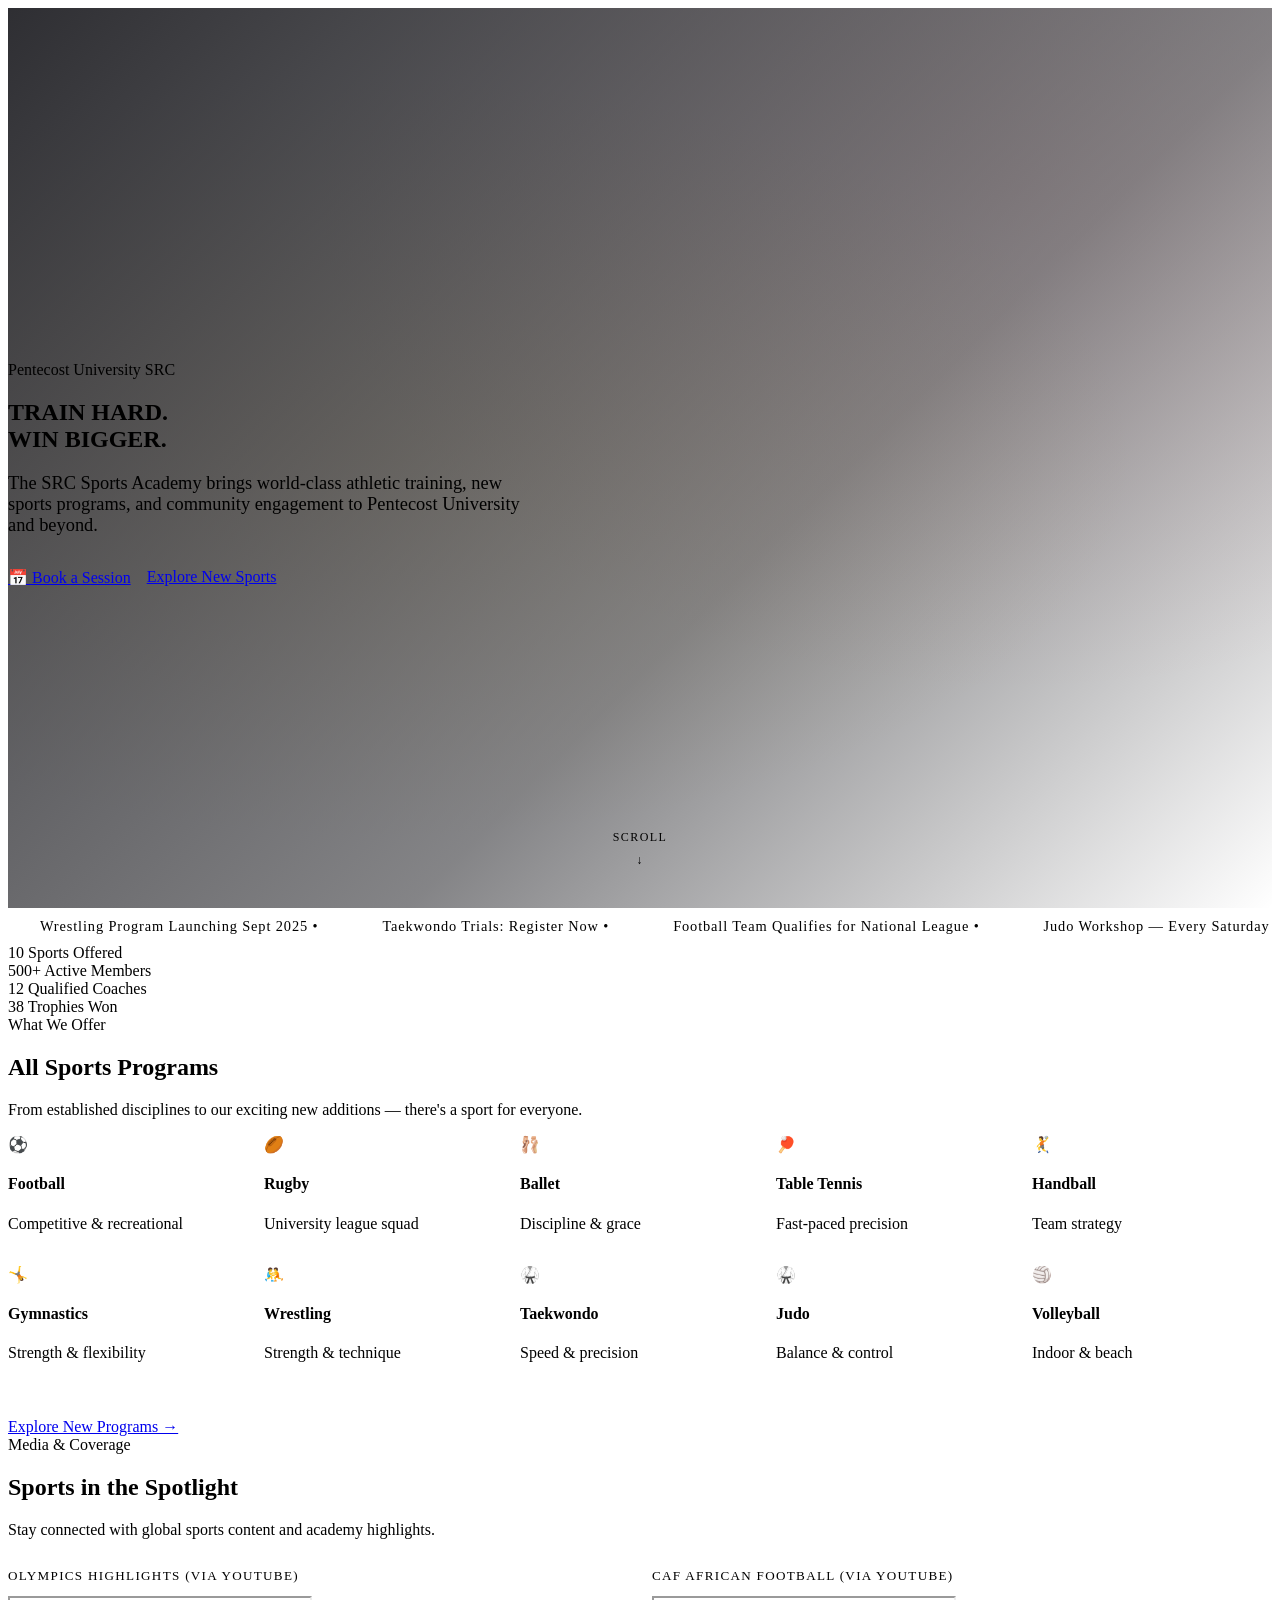
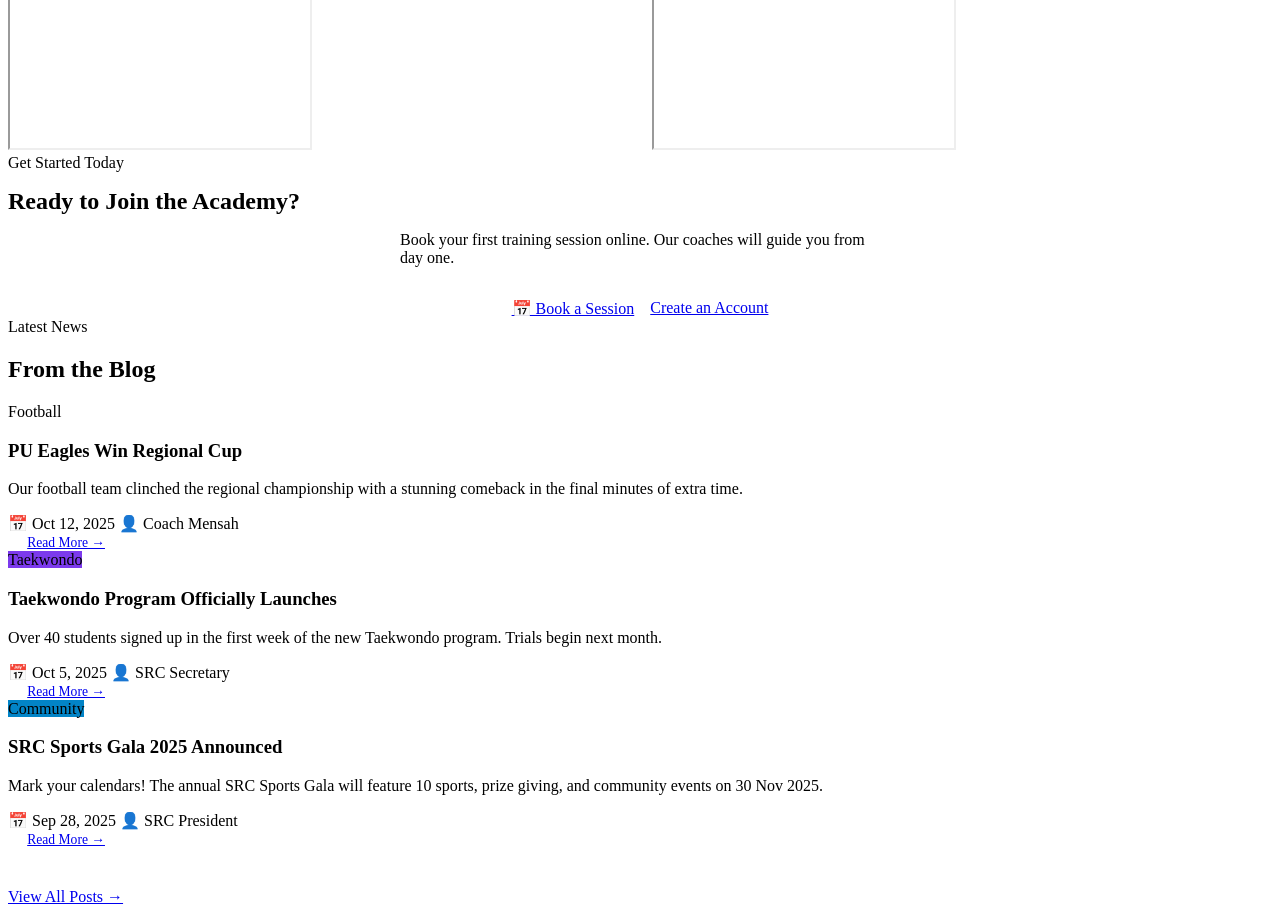
==== pages/index.html @ b956ca30 "All Pages" ====
<!DOCTYPE html>
<html lang="en">
<head>
  <meta charset="UTF-8"/>
  <meta name="viewport" content="width=device-width, initial-scale=1.0"/>
  <meta name="description" content="SRC Sports Academy — Pentecost University's premier student sports platform. Football, Rugby, Wrestling, Taekwondo, Judo, Volleyball and more."/>
  <meta name="keywords" content="sports academy, Pentecost University, SRC, football, rugby, wrestling, taekwondo, judo, volleyball"/>
  <title>SRC Sports Academy — Home</title>

  <!-- Favicon -->
  <link rel="icon" href="data:image/svg+xml,<svg xmlns='http://www.w3.org/2000/svg' viewBox='0 0 100 100'><text y='.9em' font-size='90'>🏆</text></svg>"/>

  <!-- External CSS only -->
  <link rel="stylesheet" href="css/style.css"/>

  <!-- Extra home-page styles -->
  <style>
    /* Hero */
    .hero {
      position: relative;
      min-height: 100vh;
      display: flex;
      align-items: center;
      overflow: hidden;
    }
    .hero-video-bg {
      position: absolute;
      inset: 0;
      z-index: 0;
    }
    .hero-video-bg video {
      width: 100%; height: 100%;
      object-fit: cover;
      opacity: 0.25;
    }
    .hero-overlay {
      position: absolute;
      inset: 0;
      background: linear-gradient(135deg, rgba(10,10,15,0.85) 0%, rgba(10,10,15,0.5) 60%, transparent 100%);
      z-index: 1;
    }
    .hero-content {
      position: relative;
      z-index: 2;
      padding: 7rem 0 5rem;
    }
    .hero-content .badge { margin-bottom: 1.25rem; animation: fadeUp 0.6s ease both; }
    .hero-content h1 {
      margin-bottom: 1.25rem;
      max-width: 780px;
      animation: fadeUp 0.6s 0.1s ease both;
    }
    .hero-content h1 .line2 { color: var(--clr-gold); }
    .hero-content p {
      font-size: 1.15rem;
      max-width: 520px;
      margin-bottom: 2rem;
      animation: fadeUp 0.6s 0.2s ease both;
    }
    .hero-btns { display: flex; gap: 1rem; flex-wrap: wrap; animation: fadeUp 0.6s 0.3s ease both; }
    .hero-scroll {
      position: absolute;
      bottom: 2.5rem;
      left: 50%;
      transform: translateX(-50%);
      z-index: 2;
      display: flex;
      flex-direction: column;
      align-items: center;
      gap: 0.5rem;
      font-size: 0.75rem;
      color: var(--clr-muted);
      letter-spacing: 0.12em;
      text-transform: uppercase;
      animation: bounce 2s infinite;
    }

    /* Fallback gradient for browsers without video */
    .hero-video-bg::after {
      content: '';
      position: absolute;
      inset: 0;
      background: radial-gradient(ellipse at 30% 50%, rgba(240,180,41,0.12) 0%, transparent 60%),
                  radial-gradient(ellipse at 80% 20%, rgba(230,57,70,0.08) 0%, transparent 50%);
    }

    @keyframes fadeUp {
      from { opacity: 0; transform: translateY(24px); }
      to   { opacity: 1; transform: translateY(0); }
    }
    @keyframes bounce {
      0%, 100% { transform: translateX(-50%) translateY(0); }
      50%       { transform: translateX(-50%) translateY(8px); }
    }

    /* Sports showcase */
    .sports-showcase {
      display: grid;
      grid-template-columns: repeat(5, 1fr);
      gap: 1rem;
    }
    @media (max-width: 1024px) { .sports-showcase { grid-template-columns: repeat(4, 1fr); } }
    @media (max-width: 768px)  { .sports-showcase { grid-template-columns: repeat(3, 1fr); } }
    @media (max-width: 480px)  { .sports-showcase { grid-template-columns: repeat(2, 1fr); } }

    /* Highlights ticker */
    .ticker-wrap {
      background: var(--clr-gold);
      padding: 0.6rem 0;
      overflow: hidden;
      position: relative;
    }
    .ticker-track {
      display: flex;
      gap: 0;
      white-space: nowrap;
      animation: ticker 28s linear infinite;
    }
    .ticker-item {
      font-family: var(--ff-display);
      font-size: 0.9rem;
      letter-spacing: 0.06em;
      color: var(--clr-bg);
      padding: 0 2rem;
    }
    .ticker-item::after { content: '  •  '; }
    @keyframes ticker {
      from { transform: translateX(0); }
      to   { transform: translateX(-50%); }
    }

    /* Media coverage section */
    .media-grid { display: grid; grid-template-columns: 1fr 1fr; gap: 1.5rem; }
    @media (max-width: 768px) { .media-grid { grid-template-columns: 1fr; } }
  </style>
</head>
<body>

  <!-- NAV (injected by layout.js) -->
  <div id="nav-placeholder"></div>

  <!-- ══════════════ HERO ══════════════ -->
  <section class="hero" aria-label="Hero section">
    <div class="hero-video-bg">
      <!-- Background video: sourced from public domain / Wikimedia Commons -->
      <video autoplay muted loop playsinline poster=""
             aria-hidden="true"
             title="Sports academy background video">
        <source src="https://upload.wikimedia.org/wikipedia/commons/transcoded/0/09/Street_football_in_Vietnam.ogv/Street_football_in_Vietnam.ogv.480p.vp9.webm" type="video/webm"/>
        <!-- Fallback: no video shown, gradient overlay still displays -->
      </video>
    </div>
    <div class="hero-overlay" aria-hidden="true"></div>
    <div class="container hero-content">
      <span class="badge">Pentecost University SRC</span>
      <h1>TRAIN HARD.<br/><span class="line2">WIN BIGGER.</span></h1>
      <p>The SRC Sports Academy brings world-class athletic training, new sports programs, and community engagement to Pentecost University and beyond.</p>
      <div class="hero-btns">
        <a href="book.html"     class="btn btn-primary">📅 Book a Session</a>
        <a href="new-activities.html" class="btn btn-outline">Explore New Sports</a>
      </div>
    </div>
    <div class="hero-scroll" aria-hidden="true">Scroll <span>↓</span></div>
  </section>

  <!-- ══════════════ TICKER ══════════════ -->
  <div class="ticker-wrap" aria-label="News ticker" role="marquee">
    <div class="ticker-track" aria-hidden="true">
      <!-- doubled for seamless loop -->
      <span class="ticker-item">Wrestling Program Launching Sept 2025</span>
      <span class="ticker-item">Taekwondo Trials: Register Now</span>
      <span class="ticker-item">Football Team Qualifies for National League</span>
      <span class="ticker-item">Judo Workshop — Every Saturday 9AM</span>
      <span class="ticker-item">Volleyball Mixed League Open</span>
      <span class="ticker-item">SRC Sports Gala — 30 Nov 2025</span>
      <span class="ticker-item">Wrestling Program Launching Sept 2025</span>
      <span class="ticker-item">Taekwondo Trials: Register Now</span>
      <span class="ticker-item">Football Team Qualifies for National League</span>
      <span class="ticker-item">Judo Workshop — Every Saturday 9AM</span>
      <span class="ticker-item">Volleyball Mixed League Open</span>
      <span class="ticker-item">SRC Sports Gala — 30 Nov 2025</span>
    </div>
  </div>

  <!-- ══════════════ STATS ══════════════ -->
  <section class="section-pad" aria-labelledby="stats-heading">
    <div class="container">
      <div class="stat-grid" role="list">
        <div class="stat-item" role="listitem">
          <span class="num" aria-label="10 sports offered">10</span>
          <span class="label">Sports Offered</span>
        </div>
        <div class="stat-item" role="listitem">
          <span class="num" aria-label="500 plus active members">500+</span>
          <span class="label">Active Members</span>
        </div>
        <div class="stat-item" role="listitem">
          <span class="num" aria-label="12 qualified coaches">12</span>
          <span class="label">Qualified Coaches</span>
        </div>
        <div class="stat-item" role="listitem">
          <span class="num" aria-label="38 trophies won">38</span>
          <span class="label">Trophies Won</span>
        </div>
      </div>
    </div>
  </section>

  <!-- ══════════════ SPORTS SHOWCASE ══════════════ -->
  <section class="section-pad" style="padding-top:0" aria-labelledby="sports-heading">
    <div class="container">
      <div class="section-heading">
        <span class="badge">What We Offer</span>
        <h2 id="sports-heading">All Sports Programs</h2>
        <p>From established disciplines to our exciting new additions — there's a sport for everyone.</p>
      </div>

      <div class="sports-showcase" role="list">
        <!-- Existing sports -->
        <div class="sport-card" role="listitem">
          <div class="sport-icon" aria-hidden="true">⚽</div>
          <h4>Football</h4>
          <p>Competitive & recreational</p>
        </div>
        <div class="sport-card" role="listitem">
          <div class="sport-icon" aria-hidden="true">🏉</div>
          <h4>Rugby</h4>
          <p>University league squad</p>
        </div>
        <div class="sport-card" role="listitem">
          <div class="sport-icon" aria-hidden="true">🩰</div>
          <h4>Ballet</h4>
          <p>Discipline & grace</p>
        </div>
        <div class="sport-card" role="listitem">
          <div class="sport-icon" aria-hidden="true">🏓</div>
          <h4>Table Tennis</h4>
          <p>Fast-paced precision</p>
        </div>
        <div class="sport-card" role="listitem">
          <div class="sport-icon" aria-hidden="true">🤾</div>
          <h4>Handball</h4>
          <p>Team strategy</p>
        </div>
        <div class="sport-card" role="listitem">
          <div class="sport-icon" aria-hidden="true">🤸</div>
          <h4>Gymnastics</h4>
          <p>Strength & flexibility</p>
        </div>
        <!-- New sports -->
        <div class="sport-card new-sport" role="listitem">
          <div class="sport-icon" aria-hidden="true">🤼</div>
          <h4>Wrestling</h4>
          <p>Strength & technique</p>
        </div>
        <div class="sport-card new-sport" role="listitem">
          <div class="sport-icon" aria-hidden="true">🥋</div>
          <h4>Taekwondo</h4>
          <p>Speed & precision</p>
        </div>
        <div class="sport-card new-sport" role="listitem">
          <div class="sport-icon" aria-hidden="true">🥋</div>
          <h4>Judo</h4>
          <p>Balance & control</p>
        </div>
        <div class="sport-card new-sport" role="listitem">
          <div class="sport-icon" aria-hidden="true">🏐</div>
          <h4>Volleyball</h4>
          <p>Indoor & beach</p>
        </div>
      </div>

      <div class="text-center" style="margin-top:2.5rem;">
        <a href="new-activities.html" class="btn btn-outline">Explore New Programs →</a>
      </div>
    </div>
  </section>

  <!-- ══════════════ MEDIA COVERAGE ══════════════ -->
  <section class="section-pad" style="background:var(--clr-surface);border-top:1px solid var(--clr-border);border-bottom:1px solid var(--clr-border);" aria-labelledby="media-heading">
    <div class="container">
      <div class="section-heading">
        <span class="badge">Media & Coverage</span>
        <h2 id="media-heading">Sports in the Spotlight</h2>
        <p>Stay connected with global sports content and academy highlights.</p>
      </div>
      <div class="media-grid">
        <div>
          <p style="font-size:0.82rem;color:var(--clr-muted);margin-bottom:0.75rem;text-transform:uppercase;letter-spacing:0.1em;">Olympics Highlights (via YouTube)</p>
          <div class="media-embed-wrap">
            <!-- Embedded YouTube: International Olympic Committee public channel -->
            <iframe
              src="https://www.youtube.com/embed/videoseries?list=PLZArkG4gYxkkTMp2V5Ns3yx27eeRIBe4e"
              title="Olympic sports highlights playlist"
              allowfullscreen
              loading="lazy"
              aria-label="Olympic sports highlights video playlist"></iframe>
          </div>
        </div>
        <div>
          <p style="font-size:0.82rem;color:var(--clr-muted);margin-bottom:0.75rem;text-transform:uppercase;letter-spacing:0.1em;">CAF African Football (via YouTube)</p>
          <div class="media-embed-wrap">
            <iframe
              src="https://www.youtube.com/embed/videoseries?list=PLNJ3N8wO40SOfq7yjUC3HJnwgSPTxp9RG"
              title="CAF African football highlights"
              allowfullscreen
              loading="lazy"
              aria-label="CAF African football highlights playlist"></iframe>
          </div>
        </div>
      </div>
    </div>
  </section>

  <!-- ══════════════ BOOK CTA ══════════════ -->
  <section class="section-pad" aria-labelledby="cta-heading">
    <div class="container text-center">
      <span class="badge">Get Started Today</span>
      <h2 id="cta-heading" style="margin:1rem 0;">Ready to Join the Academy?</h2>
      <p style="margin-bottom:2rem;max-width:480px;margin-left:auto;margin-right:auto;">Book your first training session online. Our coaches will guide you from day one.</p>
      <div style="display:flex;gap:1rem;justify-content:center;flex-wrap:wrap;">
        <a href="book.html"     class="btn btn-primary">📅 Book a Session</a>
        <a href="register.html" class="btn btn-outline">Create an Account</a>
      </div>
    </div>
  </section>

  <!-- ══════════════ LATEST BLOG ══════════════ -->
  <section class="section-pad" style="background:var(--clr-surface);border-top:1px solid var(--clr-border);" aria-labelledby="blog-preview-heading">
    <div class="container">
      <div class="section-heading">
        <span class="badge">Latest News</span>
        <h2 id="blog-preview-heading">From the Blog</h2>
      </div>
      <div class="grid-3">
        <article class="card blog-card">
          <div class="card-body">
            <span class="badge" style="background:var(--clr-accent);margin-bottom:0.75rem;">Football</span>
            <h3>PU Eagles Win Regional Cup</h3>
            <p>Our football team clinched the regional championship with a stunning comeback in the final minutes of extra time.</p>
            <div class="card-meta">
              <span>📅 Oct 12, 2025</span>
              <span>👤 Coach Mensah</span>
            </div>
            <a href="blog.html" class="btn btn-outline" style="margin-top:1rem;font-size:0.85rem;padding:0.5rem 1.2rem;">Read More →</a>
          </div>
        </article>
        <article class="card blog-card">
          <div class="card-body">
            <span class="badge" style="background:#7c3aed;margin-bottom:0.75rem;">Taekwondo</span>
            <h3>Taekwondo Program Officially Launches</h3>
            <p>Over 40 students signed up in the first week of the new Taekwondo program. Trials begin next month.</p>
            <div class="card-meta">
              <span>📅 Oct 5, 2025</span>
              <span>👤 SRC Secretary</span>
            </div>
            <a href="blog.html" class="btn btn-outline" style="margin-top:1rem;font-size:0.85rem;padding:0.5rem 1.2rem;">Read More →</a>
          </div>
        </article>
        <article class="card blog-card">
          <div class="card-body">
            <span class="badge" style="background:#0284c7;margin-bottom:0.75rem;">Community</span>
            <h3>SRC Sports Gala 2025 Announced</h3>
            <p>Mark your calendars! The annual SRC Sports Gala will feature 10 sports, prize giving, and community events on 30 Nov 2025.</p>
            <div class="card-meta">
              <span>📅 Sep 28, 2025</span>
              <span>👤 SRC President</span>
            </div>
            <a href="blog.html" class="btn btn-outline" style="margin-top:1rem;font-size:0.85rem;padding:0.5rem 1.2rem;">Read More →</a>
          </div>
        </article>
      </div>
      <div class="text-center" style="margin-top:2.5rem;">
        <a href="blog.html" class="btn btn-outline">View All Posts →</a>
      </div>
    </div>
  </section>

  <!-- FOOTER -->
  <div id="footer-placeholder"></div>

  <!-- jQuery (CDN) -->
  <script src="https://code.jquery.com/jquery-3.7.1.min.js"
          integrity="sha256-/JqT3SQfawRcv/BIHPThkBvs0OEvtFFmqPF/lYI/Cxo="
          crossorigin="anonymous"></script>
  <script src="js/layout.js"></script>
  <script src="js/main.js"></script>
</body>
</html>
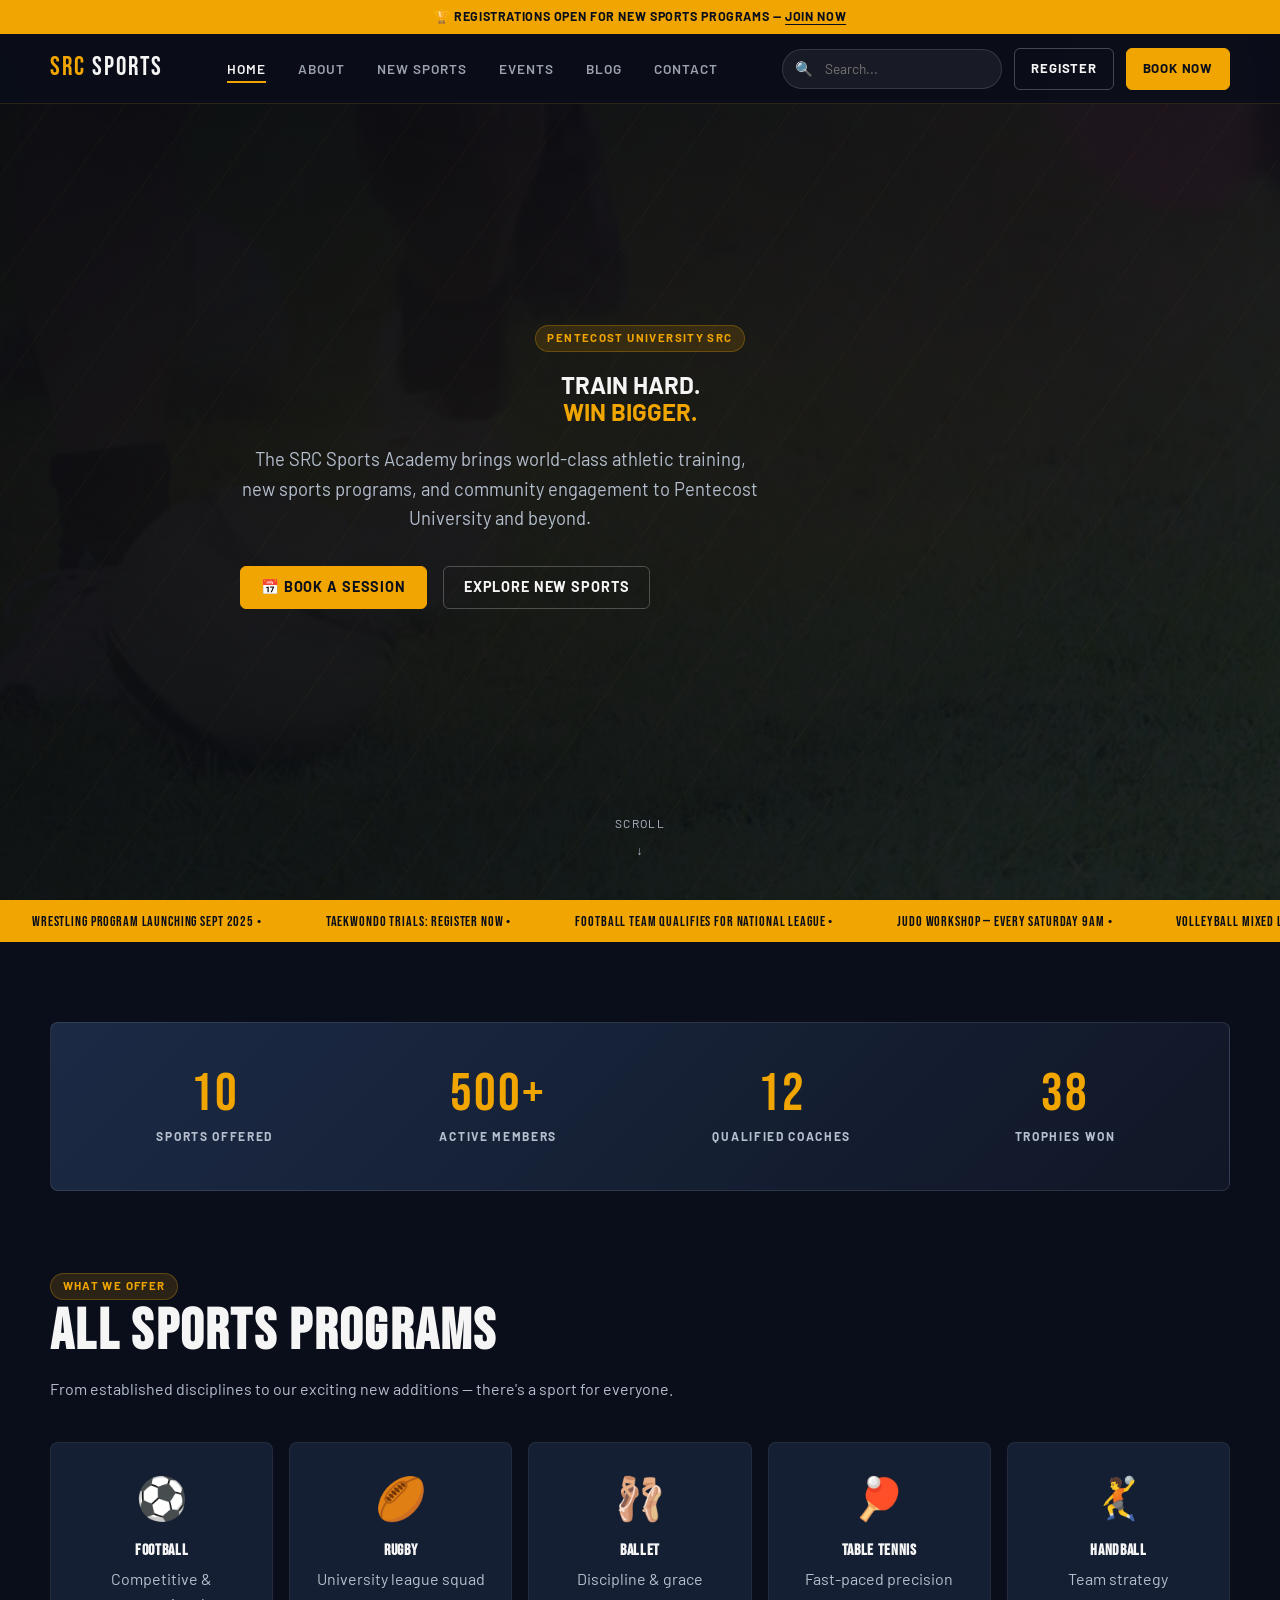
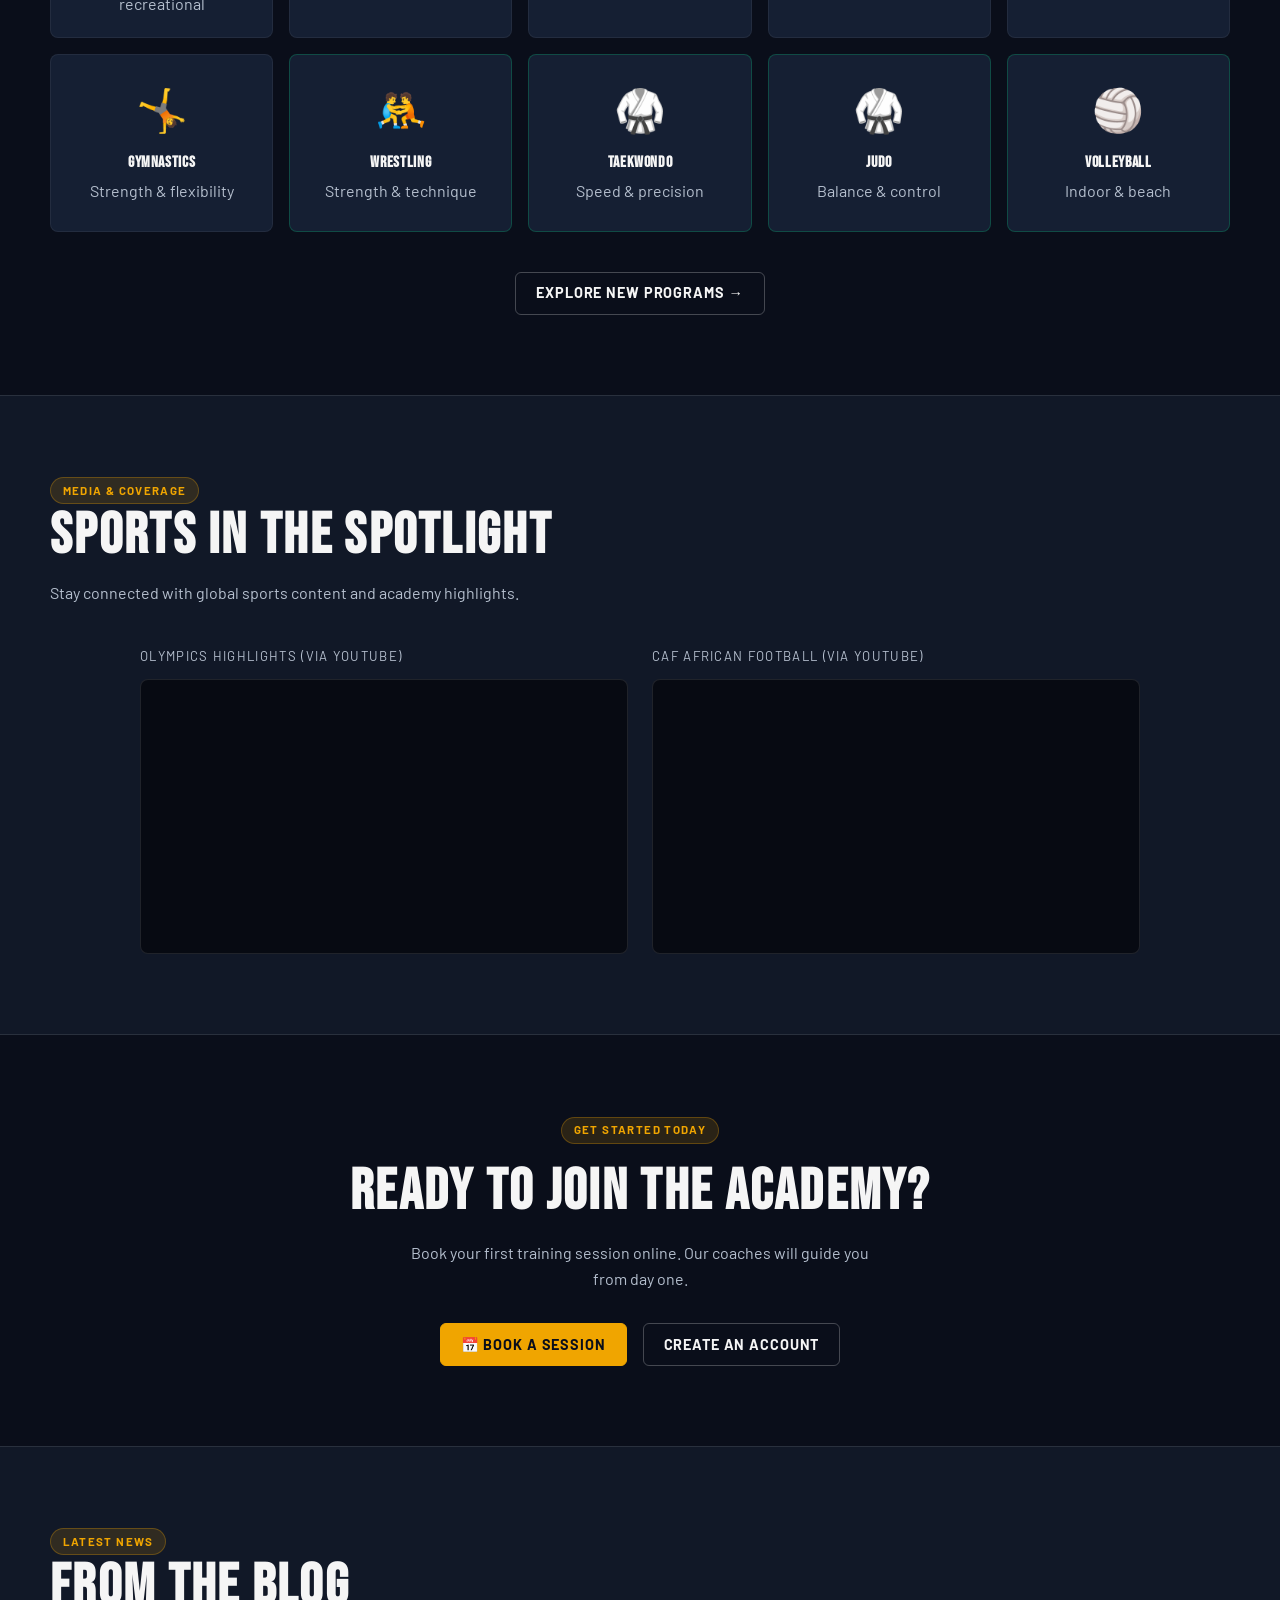
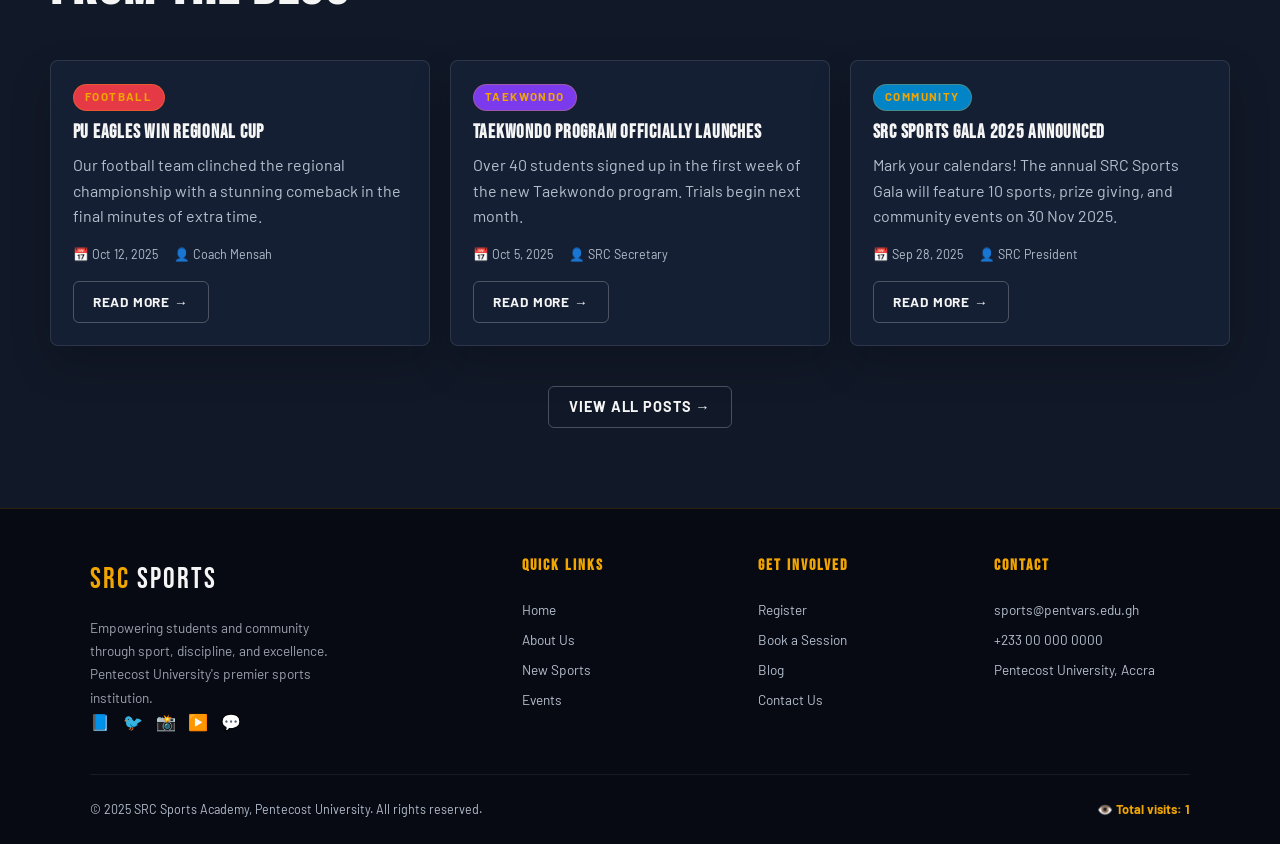
==== commit 4a002725: "fixed issues" ====
--- a/pages/index.html
+++ b/pages/index.html
@@ -11,7 +11,7 @@
   <link rel="icon" href="data:image/svg+xml,<svg xmlns='http://www.w3.org/2000/svg' viewBox='0 0 100 100'><text y='.9em' font-size='90'>🏆</text></svg>"/>
 
   <!-- External CSS only -->
-  <link rel="stylesheet" href="css/style.css"/>
+  <link rel="stylesheet" href="../css/style.css"/>
 
   <!-- Extra home-page styles -->
   <style>
@@ -146,7 +146,7 @@
       <video autoplay muted loop playsinline poster=""
              aria-hidden="true"
              title="Sports academy background video">
-        <source src="https://upload.wikimedia.org/wikipedia/commons/transcoded/0/09/Street_football_in_Vietnam.ogv/Street_football_in_Vietnam.ogv.480p.vp9.webm" type="video/webm"/>
+        <source src="../img/sports-training.webm" type="video/webm"/>
         <!-- Fallback: no video shown, gradient overlay still displays -->
       </video>
     </div>
@@ -383,7 +383,7 @@
   <script src="https://code.jquery.com/jquery-3.7.1.min.js"
           integrity="sha256-/JqT3SQfawRcv/BIHPThkBvs0OEvtFFmqPF/lYI/Cxo="
           crossorigin="anonymous"></script>
-  <script src="js/layout.js"></script>
-  <script src="js/main.js"></script>
+  <script src="../js/layout.js"></script>
+  <script src="../js/main.js"></script>
 </body>
 </html>
--- a/css/style.css
+++ b/css/style.css
@@ -0,0 +1,1696 @@
+@import url('https://fonts.googleapis.com/css2?family=Bebas+Neue&family=Barlow:wght@300;400;500;600;700&display=swap');
+
+:root {
+  --navy:       #0a0e1a;
+  --navy-mid:   #111827;
+  --navy-light: #1e2d4a;
+  --gold:       #f0a500;
+  --gold-light: #ffc840;
+  --accent:     #e63946;
+  --green:      #00c878;
+  --white:      #f5f5f5;
+  --gray:       #9ca3af;
+  --muted:      #b5bfce;
+  --card-bg:    #151f33;
+  --font-display: 'Bebas Neue', 'Impact', sans-serif;
+  --font-body:    'Barlow', 'Segoe UI', sans-serif;
+  --transition:   0.3s ease;
+  --radius:       8px;
+  --shadow:       0 8px 32px rgba(0,0,0,0.45);
+
+  --clr-bg:       var(--navy);
+  --clr-surface:  var(--navy-mid);
+  --clr-card:     var(--card-bg);
+  --clr-border:   rgba(255,255,255,0.1);
+  --clr-text:     var(--white);
+  --clr-muted:    var(--muted);
+  --clr-gold:     var(--gold);
+  --clr-accent:   var(--accent);
+  --ff-display:   var(--font-display);
+  --ff-body:      var(--font-body);
+  --radius-sm:    6px;
+  --radius-md:    8px;
+  --radius-lg:    8px;
+}
+
+/* --- Reset & Base --- */
+*, *::before, *::after { box-sizing: border-box; margin: 0; padding: 0; }
+
+html { scroll-behavior: smooth; }
+
+body {
+  background-color: var(--navy);
+  color: var(--white);
+  font-family: var(--font-body);
+  font-size: 16px;
+  line-height: 1.6;
+  overflow-x: hidden;
+}
+
+img { max-width: 100%; display: block; }
+a  { color: inherit; text-decoration: none; }
+ul { list-style: none; }
+
+p { color: var(--clr-muted); }
+
+h1, h2, h3, h4, h5 {
+  color: var(--clr-text);
+  line-height: 1.12;
+}
+
+.container {
+  width: min(100% - 2rem, 1180px);
+  margin-inline: auto;
+}
+
+.section-pad {
+  padding: 5rem 0;
+}
+
+.text-center { text-align: center; }
+.text-gold { color: var(--clr-gold); }
+.sr-only,
+.hidden {
+  position: absolute;
+  width: 1px;
+  height: 1px;
+  padding: 0;
+  margin: -1px;
+  overflow: hidden;
+  clip: rect(0,0,0,0);
+  white-space: nowrap;
+  border: 0;
+}
+
+.badge {
+  display: inline-flex;
+  align-items: center;
+  gap: 0.35rem;
+  width: fit-content;
+  border-radius: 999px;
+  background: rgba(240,165,0,0.14);
+  border: 1px solid rgba(240,165,0,0.28);
+  color: var(--clr-gold);
+  font-size: 0.72rem;
+  font-weight: 700;
+  letter-spacing: 0.12em;
+  line-height: 1;
+  text-transform: uppercase;
+  padding: 0.42rem 0.72rem;
+}
+
+/* ============================================================
+   NAVBAR
+   ============================================================ */
+.navbar {
+  position: fixed;
+  top: 0; left: 0; right: 0;
+  z-index: 1000;
+  display: flex;
+  align-items: center;
+  justify-content: space-between;
+  padding: 0 2rem;
+  height: 70px;
+  background: rgba(10, 14, 26, 0.92);
+  backdrop-filter: blur(10px);
+  border-bottom: 1px solid rgba(240, 165, 0, 0.15);
+  transition: background var(--transition);
+}
+
+.navbar.scrolled { background: rgba(10, 14, 26, 0.99); }
+
+.nav-logo {
+  font-family: var(--font-display);
+  font-size: 1.6rem;
+  letter-spacing: 2px;
+  color: var(--gold);
+}
+.nav-logo span { color: var(--white); }
+
+.nav-links {
+  display: flex;
+  gap: 2rem;
+  align-items: center;
+}
+
+.nav-links a {
+  font-size: 0.85rem;
+  font-weight: 600;
+  letter-spacing: 1px;
+  text-transform: uppercase;
+  color: var(--gray);
+  transition: color var(--transition);
+  position: relative;
+}
+.nav-links a::after {
+  content: '';
+  position: absolute;
+  bottom: -4px; left: 0;
+  width: 0; height: 2px;
+  background: var(--gold);
+  transition: width var(--transition);
+}
+.nav-links a:hover,
+.nav-links a:focus {
+  color: var(--white);
+  outline: none;
+}
+.nav-links a:hover::after,
+.nav-links a:focus::after { width: 100%; }
+
+/* Search bar */
+.nav-search {
+  display: flex;
+  align-items: center;
+  background: rgba(255,255,255,0.06);
+  border: 1px solid rgba(255,255,255,0.12);
+  border-radius: 25px;
+  overflow: hidden;
+  transition: border-color var(--transition);
+}
+.nav-search:focus-within { border-color: var(--gold); }
+
+.nav-search input {
+  background: transparent;
+  border: none;
+  color: var(--white);
+  padding: 0.4rem 0.8rem;
+  font-family: var(--font-body);
+  font-size: 0.85rem;
+  width: 160px;
+  outline: none;
+}
+.nav-search input::placeholder { color: var(--gray); }
+
+.nav-search button {
+  background: none;
+  border: none;
+  color: var(--gold);
+  padding: 0.4rem 0.8rem;
+  cursor: pointer;
+  font-size: 1rem;
+  transition: color var(--transition);
+}
+.nav-search button:hover { color: var(--gold-light); }
+
+/* Book Now CTA */
+.btn-book {
+  background: var(--gold);
+  color: var(--navy);
+  font-weight: 700;
+  font-size: 0.8rem;
+  letter-spacing: 1.5px;
+  text-transform: uppercase;
+  padding: 0.55rem 1.3rem;
+  border-radius: 25px;
+  border: 2px solid var(--gold);
+  cursor: pointer;
+  transition: background var(--transition), color var(--transition), transform 0.15s;
+  white-space: nowrap;
+}
+.btn-book:hover, .btn-book:focus {
+  background: transparent;
+  color: var(--gold);
+  transform: scale(1.04);
+  outline: 2px solid var(--gold);
+  outline-offset: 2px;
+}
+
+/* Hamburger */
+.hamburger {
+  display: none;
+  flex-direction: column;
+  gap: 5px;
+  cursor: pointer;
+  background: none;
+  border: none;
+  padding: 6px;
+  border-radius: 4px;
+}
+.hamburger span {
+  display: block;
+  width: 24px; height: 2px;
+  background: var(--white);
+  border-radius: 2px;
+  transition: transform 0.3s, opacity 0.3s;
+}
+.hamburger.open span:nth-child(1) { transform: translateY(7px) rotate(45deg); }
+.hamburger.open span:nth-child(2) { opacity: 0; }
+.hamburger.open span:nth-child(3) { transform: translateY(-7px) rotate(-45deg); }
+
+/* Mobile nav */
+.mobile-nav {
+  display: none;
+  flex-direction: column;
+  position: fixed;
+  top: 70px; left: 0; right: 0;
+  background: var(--navy-mid);
+  border-top: 1px solid rgba(240,165,0,0.2);
+  padding: 1.5rem 2rem;
+  gap: 1.2rem;
+  z-index: 999;
+}
+.mobile-nav.open { display: flex; }
+.mobile-nav a {
+  font-size: 1rem;
+  font-weight: 600;
+  text-transform: uppercase;
+  color: var(--gray);
+  transition: color var(--transition);
+}
+.mobile-nav a:hover, .mobile-nav a:focus { color: var(--gold); outline: none; }
+
+/* ============================================================
+   HERO SECTION
+   ============================================================ */
+.hero {
+  position: relative;
+  min-height: 100vh;
+  display: flex;
+  align-items: center;
+  justify-content: center;
+  text-align: center;
+  overflow: hidden;
+}
+
+.hero-video {
+  position: absolute;
+  inset: 0;
+  width: 100%; height: 100%;
+  object-fit: cover;
+  z-index: 0;
+  opacity: 0.35;
+}
+
+.hero-overlay {
+  position: absolute;
+  inset: 0;
+  background: linear-gradient(
+    135deg,
+    rgba(10,14,26,0.85) 0%,
+    rgba(10,14,26,0.5) 50%,
+    rgba(10,14,26,0.75) 100%
+  );
+  z-index: 1;
+}
+
+/* Animated diagonal accent lines */
+.hero-overlay::before {
+  content: '';
+  position: absolute;
+  inset: 0;
+  background: repeating-linear-gradient(
+    -55deg,
+    transparent,
+    transparent 60px,
+    rgba(240,165,0,0.03) 60px,
+    rgba(240,165,0,0.03) 61px
+  );
+}
+
+.hero-content {
+  position: relative;
+  z-index: 2;
+  max-width: 800px;
+  padding: 2rem;
+  animation: heroFadeUp 1s ease forwards;
+}
+
+@keyframes heroFadeUp {
+  from { opacity: 0; transform: translateY(40px); }
+  to   { opacity: 1; transform: translateY(0); }
+}
+
+.hero-eyebrow {
+  font-size: 0.75rem;
+  letter-spacing: 4px;
+  text-transform: uppercase;
+  color: var(--gold);
+  margin-bottom: 1rem;
+  font-weight: 600;
+}
+
+.hero-title {
+  font-family: var(--font-display);
+  font-size: clamp(3.5rem, 10vw, 8rem);
+  line-height: 0.95;
+  letter-spacing: 3px;
+  text-transform: uppercase;
+  color: var(--white);
+  margin-bottom: 1.5rem;
+}
+.hero-title em {
+  font-style: normal;
+  color: var(--gold);
+  display: block;
+}
+
+.hero-subtitle {
+  font-size: 1.05rem;
+  color: var(--gray);
+  max-width: 500px;
+  margin: 0 auto 2.5rem;
+  font-weight: 300;
+}
+
+.hero-buttons {
+  display: flex;
+  gap: 1rem;
+  justify-content: center;
+  flex-wrap: wrap;
+}
+
+.btn-primary {
+  background: var(--gold);
+  color: var(--navy);
+  font-weight: 700;
+  font-size: 0.85rem;
+  letter-spacing: 2px;
+  text-transform: uppercase;
+  padding: 1rem 2.2rem;
+  border-radius: 3px;
+  border: 2px solid var(--gold);
+  cursor: pointer;
+  transition: all var(--transition);
+  display: inline-block;
+}
+.btn-primary:hover, .btn-primary:focus {
+  background: transparent;
+  color: var(--gold);
+  outline: none;
+  box-shadow: 0 0 20px rgba(240,165,0,0.3);
+}
+
+.btn-secondary {
+  background: transparent;
+  color: var(--white);
+  font-weight: 600;
+  font-size: 0.85rem;
+  letter-spacing: 2px;
+  text-transform: uppercase;
+  padding: 1rem 2.2rem;
+  border-radius: 3px;
+  border: 2px solid rgba(255,255,255,0.3);
+  cursor: pointer;
+  transition: all var(--transition);
+  display: inline-block;
+}
+.btn-secondary:hover, .btn-secondary:focus {
+  border-color: var(--white);
+  outline: none;
+}
+
+.hero-scroll-cue {
+  position: absolute;
+  bottom: 2.5rem;
+  left: 50%;
+  transform: translateX(-50%);
+  z-index: 2;
+  display: flex;
+  flex-direction: column;
+  align-items: center;
+  gap: 6px;
+  color: var(--gray);
+  font-size: 0.7rem;
+  letter-spacing: 2px;
+  text-transform: uppercase;
+}
+.hero-scroll-cue .arrow {
+  width: 18px; height: 18px;
+  border-right: 2px solid var(--gold);
+  border-bottom: 2px solid var(--gold);
+  transform: rotate(45deg);
+  animation: bounce 1.5s infinite;
+}
+@keyframes bounce {
+  0%, 100% { transform: rotate(45deg) translateY(0); }
+  50%       { transform: rotate(45deg) translateY(6px); }
+}
+
+/* ============================================================
+   VISITOR COUNTER STRIP
+   ============================================================ */
+.counter-strip {
+  background: var(--gold);
+  color: var(--navy);
+  text-align: center;
+  padding: 0.6rem 1rem;
+  font-size: 0.8rem;
+  font-weight: 700;
+  letter-spacing: 2px;
+  text-transform: uppercase;
+}
+.counter-strip span { font-size: 1rem; }
+
+/* ============================================================
+   SECTION SHARED STYLES
+   ============================================================ */
+section { padding: 5rem 2rem; }
+
+.section-label {
+  font-size: 0.7rem;
+  font-weight: 700;
+  letter-spacing: 4px;
+  text-transform: uppercase;
+  color: var(--gold);
+  margin-bottom: 0.6rem;
+}
+
+.section-title {
+  font-family: var(--font-display);
+  font-size: clamp(2rem, 5vw, 3.5rem);
+  letter-spacing: 2px;
+  text-transform: uppercase;
+  color: var(--white);
+  line-height: 1;
+  margin-bottom: 1rem;
+}
+
+.section-subtitle {
+  color: var(--gray);
+  max-width: 520px;
+  font-size: 0.95rem;
+  margin-bottom: 3rem;
+}
+
+/* ============================================================
+   STATS BAR
+   ============================================================ */
+.stats-bar {
+  background: var(--navy-light);
+  border-top: 1px solid rgba(240,165,0,0.15);
+  border-bottom: 1px solid rgba(240,165,0,0.15);
+  padding: 2.5rem 2rem;
+  display: flex;
+  justify-content: center;
+  gap: 4rem;
+  flex-wrap: wrap;
+}
+
+.stat-item { text-align: center; }
+.stat-num {
+  font-family: var(--font-display);
+  font-size: 2.8rem;
+  color: var(--gold);
+  letter-spacing: 2px;
+  line-height: 1;
+}
+.stat-label {
+  font-size: 0.7rem;
+  letter-spacing: 3px;
+  text-transform: uppercase;
+  color: var(--gray);
+  margin-top: 4px;
+}
+
+/* ============================================================
+   SPORTS GRID
+   ============================================================ */
+.sports-section { background: var(--navy-mid); }
+.sports-section .section-header { text-align: center; }
+.sports-section .section-subtitle { margin: 0 auto 3rem; }
+
+.sports-grid {
+  display: grid;
+  grid-template-columns: repeat(auto-fill, minmax(220px, 1fr));
+  gap: 1.5rem;
+  max-width: 1200px;
+  margin: 0 auto;
+}
+
+.sport-card {
+  background: var(--card-bg);
+  border-radius: var(--radius);
+  overflow: hidden;
+  border: 1px solid rgba(255,255,255,0.06);
+  transition: transform var(--transition), box-shadow var(--transition), border-color var(--transition);
+  cursor: pointer;
+  position: relative;
+}
+.sport-card:hover, .sport-card:focus-within {
+  transform: translateY(-6px);
+  box-shadow: 0 16px 40px rgba(0,0,0,0.5), 0 0 0 1px var(--gold);
+  border-color: var(--gold);
+}
+
+.sport-img-wrap {
+  height: 160px;
+  overflow: hidden;
+  background: var(--navy-light);
+  display: flex;
+  align-items: center;
+  justify-content: center;
+  position: relative;
+}
+.sport-img-wrap::after {
+  content: '';
+  position: absolute;
+  inset: 0;
+  background: linear-gradient(to top, rgba(10,14,26,0.7), transparent);
+}
+.sport-img-wrap img {
+  width: 100%; height: 100%;
+  object-fit: cover;
+  transition: transform 0.5s ease;
+}
+.sport-card:hover .sport-img-wrap img { transform: scale(1.08); }
+
+.sport-icon {
+  font-size: 3rem;
+  z-index: 1;
+}
+
+.sport-info {
+  padding: 1rem 1.2rem 1.3rem;
+}
+.sport-name {
+  font-family: var(--font-display);
+  font-size: 1.3rem;
+  letter-spacing: 1.5px;
+  text-transform: uppercase;
+  color: var(--white);
+  margin-bottom: 0.3rem;
+}
+.sport-desc {
+  font-size: 0.8rem;
+  color: var(--gray);
+  line-height: 1.5;
+}
+.sport-badge {
+  display: inline-block;
+  margin-top: 0.6rem;
+  background: rgba(240,165,0,0.12);
+  color: var(--gold);
+  border: 1px solid rgba(240,165,0,0.3);
+  border-radius: 20px;
+  font-size: 0.65rem;
+  font-weight: 700;
+  letter-spacing: 1.5px;
+  text-transform: uppercase;
+  padding: 0.25rem 0.7rem;
+}
+.sport-badge.new {
+  background: rgba(0,200,120,0.1);
+  color: #00c878;
+  border-color: rgba(0,200,120,0.3);
+}
+
+/* ============================================================
+   MEDIA / HIGHLIGHTS SECTION
+   ============================================================ */
+.media-section { background: var(--navy); }
+
+.media-grid {
+  display: grid;
+  grid-template-columns: 1fr 1fr;
+  gap: 1.5rem;
+  max-width: 1000px;
+  margin: 0 auto;
+}
+
+.media-card {
+  background: var(--card-bg);
+  border-radius: var(--radius);
+  overflow: hidden;
+  border: 1px solid rgba(255,255,255,0.06);
+  transition: transform var(--transition), box-shadow var(--transition);
+}
+.media-card:hover {
+  transform: translateY(-4px);
+  box-shadow: var(--shadow);
+}
+
+.media-card iframe {
+  width: 100%;
+  aspect-ratio: 16/9;
+  display: block;
+  border: none;
+}
+
+.media-card-info {
+  padding: 1rem 1.2rem;
+}
+.media-card-info h3 {
+  font-family: var(--font-display);
+  font-size: 1.1rem;
+  letter-spacing: 1px;
+  color: var(--white);
+  margin-bottom: 0.3rem;
+}
+.media-card-info p {
+  font-size: 0.8rem;
+  color: var(--gray);
+}
+
+/* ============================================================
+   NEWSLETTER / CTA SECTION
+   ============================================================ */
+.cta-section {
+  background: linear-gradient(135deg, var(--navy-light), var(--navy-mid));
+  border-top: 1px solid rgba(240,165,0,0.2);
+  border-bottom: 1px solid rgba(240,165,0,0.2);
+  text-align: center;
+  padding: 4rem 2rem;
+}
+
+.cta-section .section-title { margin-bottom: 0.8rem; }
+.cta-section .section-subtitle { margin: 0 auto 2rem; }
+
+.subscribe-form {
+  display: flex;
+  flex-wrap: wrap;
+  gap: 0;
+  max-width: 440px;
+  margin: 0 auto 1rem;
+  border-radius: 4px;
+  overflow: visible;
+  box-shadow: var(--shadow);
+}
+
+.subscribe-form input[type="email"] {
+  flex: 1;
+  padding: 0.85rem 1.2rem;
+  border: 2px solid rgba(255,255,255,0.1);
+  border-right: none;
+  border-radius: 4px 0 0 4px;
+  background: rgba(255,255,255,0.06);
+  color: var(--white);
+  font-family: var(--font-body);
+  font-size: 0.9rem;
+  outline: none;
+  transition: border-color var(--transition);
+}
+.subscribe-form input[type="email"]:focus { border-color: var(--gold); }
+.subscribe-form input[type="email"]::placeholder { color: var(--gray); }
+
+.subscribe-form button {
+  padding: 0.85rem 1.5rem;
+  background: var(--gold);
+  color: var(--navy);
+  font-weight: 700;
+  font-size: 0.8rem;
+  letter-spacing: 1.5px;
+  text-transform: uppercase;
+  border: 2px solid var(--gold);
+  border-left: none;
+  border-radius: 0 4px 4px 0;
+  cursor: pointer;
+  transition: background var(--transition), color var(--transition);
+}
+.subscribe-form button:hover {
+  background: var(--gold-light);
+}
+
+/* Simple captcha */
+.captcha-row {
+  display: flex;
+  align-items: center;
+  justify-content: center;
+  gap: 0.8rem;
+  margin-top: 0.8rem;
+  font-size: 0.82rem;
+  color: var(--gray);
+}
+.captcha-row input[type="checkbox"] {
+  width: 18px; height: 18px;
+  accent-color: var(--gold);
+  cursor: pointer;
+}
+
+/* ============================================================
+   FOOTER
+   ============================================================ */
+footer {
+  background: #070a12;
+  padding: 3rem 2rem 1.5rem;
+  border-top: 1px solid rgba(240,165,0,0.15);
+}
+
+.footer-grid {
+  display: grid;
+  grid-template-columns: 2fr 1fr 1fr 1fr;
+  gap: 2.5rem;
+  max-width: 1100px;
+  margin: 0 auto 2.5rem;
+}
+
+.footer-brand .nav-logo {
+  font-size: 1.8rem;
+  margin-bottom: 0.8rem;
+  display: block;
+}
+.footer-brand p {
+  font-size: 0.85rem;
+  color: var(--gray);
+  line-height: 1.7;
+  max-width: 260px;
+}
+
+.footer-col h4 {
+  font-family: var(--font-display);
+  font-size: 1rem;
+  letter-spacing: 2px;
+  text-transform: uppercase;
+  color: var(--gold);
+  margin-bottom: 1rem;
+}
+.footer-col ul { display: flex; flex-direction: column; gap: 0.5rem; }
+.footer-col ul a {
+  font-size: 0.85rem;
+  color: var(--gray);
+  transition: color var(--transition);
+}
+.footer-col ul a:hover, .footer-col ul a:focus { color: var(--white); }
+
+/* Social icons */
+.social-links {
+  display: flex;
+  gap: 0.8rem;
+  flex-wrap: wrap;
+}
+.social-link {
+  width: 38px; height: 38px;
+  border-radius: 50%;
+  border: 1px solid rgba(255,255,255,0.12);
+  display: flex;
+  align-items: center;
+  justify-content: center;
+  color: var(--gray);
+  font-size: 1rem;
+  transition: background var(--transition), color var(--transition), border-color var(--transition);
+}
+.social-link:hover, .social-link:focus {
+  background: var(--gold);
+  color: var(--navy);
+  border-color: var(--gold);
+  outline: none;
+}
+
+.footer-bottom {
+  border-top: 1px solid rgba(255,255,255,0.07);
+  padding-top: 1.5rem;
+  text-align: center;
+  font-size: 0.78rem;
+  color: var(--gray);
+  max-width: 1100px;
+  margin: 0 auto;
+}
+
+/* ============================================================
+   SEARCH RESULTS OVERLAY (jQuery target)
+   ============================================================ */
+#search-results {
+  position: fixed;
+  top: 70px; left: 50%;
+  transform: translateX(-50%);
+  background: var(--navy-mid);
+  border: 1px solid rgba(240,165,0,0.3);
+  border-radius: var(--radius);
+  min-width: 300px;
+  max-width: 420px;
+  z-index: 998;
+  display: none;
+  padding: 1rem;
+  box-shadow: var(--shadow);
+}
+#search-results.visible { display: block; }
+#search-results p {
+  font-size: 0.85rem;
+  color: var(--gray);
+  padding: 0.4rem 0;
+  border-bottom: 1px solid rgba(255,255,255,0.05);
+}
+#search-results p:last-child { border-bottom: none; }
+#search-results p strong { color: var(--gold); }
+
+/* ============================================================
+   ACCESSIBILITY – Focus ring override
+   ============================================================ */
+:focus-visible {
+  outline: 2px solid var(--gold);
+  outline-offset: 3px;
+  border-radius: 3px;
+}
+
+/* Skip to main content link (screen reader) */
+.skip-link {
+  position: absolute;
+  top: -100px;
+  left: 1rem;
+  background: var(--gold);
+  color: var(--navy);
+  padding: 0.5rem 1rem;
+  font-weight: 700;
+  border-radius: 0 0 var(--radius) var(--radius);
+  transition: top 0.2s;
+  z-index: 9999;
+}
+.skip-link:focus { top: 0; }
+
+/* ============================================================
+   RESPONSIVE – TABLET
+   ============================================================ */
+@media (max-width: 900px) {
+  .footer-grid { grid-template-columns: 1fr 1fr; }
+  .media-grid  { grid-template-columns: 1fr; }
+}
+
+/* ============================================================
+   RESPONSIVE – MOBILE  (hamburger kicks in)
+   ============================================================ */
+@media (max-width: 768px) {
+  .nav-links,
+  .nav-search { display: none; }
+
+  .hamburger { display: flex; }
+
+  .btn-book { display: none; }
+
+  .hero-title { letter-spacing: 1px; }
+
+  .stats-bar { gap: 2rem; }
+
+  .sports-grid { grid-template-columns: repeat(auto-fill, minmax(150px, 1fr)); }
+
+  .footer-grid { grid-template-columns: 1fr; }
+
+  .subscribe-form { flex-direction: column; border-radius: var(--radius); }
+  .subscribe-form input[type="email"],
+  .subscribe-form button {
+    border-radius: var(--radius);
+    border: 2px solid rgba(255,255,255,0.1);
+  }
+  .subscribe-form button { border-color: var(--gold); }
+}
+.subscribe-form .captcha-row,
+.subscribe-form .alert {
+  flex: 0 0 100%;
+}
+.subscribe-form .captcha-row {
+  margin-top: 0.85rem;
+}
+
+/* ============================================================
+   SHARED PAGE SYSTEM AND POLISH
+   ============================================================ */
+.announcement-bar {
+  position: fixed;
+  inset: 0 0 auto 0;
+  z-index: 1002;
+  min-height: 34px;
+  padding: 0.45rem 1rem;
+  background: var(--clr-gold);
+  color: var(--clr-bg);
+  text-align: center;
+  font-size: 0.78rem;
+  font-weight: 700;
+  letter-spacing: 0.05em;
+  text-transform: uppercase;
+}
+.announcement-bar a {
+  color: var(--clr-bg);
+  text-decoration: underline;
+  text-underline-offset: 3px;
+}
+.announcement-bar + .navbar { top: 34px; }
+.announcement-bar ~ .navbar .mobile-nav { top: 104px; }
+
+.navbar .container {
+  width: min(100% - 2rem, 1180px);
+  margin-inline: auto;
+}
+.nav-inner {
+  display: flex;
+  align-items: center;
+  justify-content: space-between;
+  gap: 1.25rem;
+  width: 100%;
+  height: 70px;
+}
+.nav-actions {
+  display: flex;
+  align-items: center;
+  gap: 0.75rem;
+}
+.nav-links a.active,
+.mobile-nav a.active,
+.nav-links a[aria-current="page"] {
+  color: var(--clr-text);
+}
+.nav-links a.active::after,
+.nav-links a[aria-current="page"]::after {
+  width: 100%;
+}
+
+.search-wrap {
+  position: relative;
+  display: flex;
+  align-items: center;
+  min-width: 220px;
+  background: rgba(255,255,255,0.06);
+  border: 1px solid rgba(255,255,255,0.12);
+  border-radius: 999px;
+  padding-inline: 0.75rem 0.3rem;
+}
+.search-wrap:focus-within {
+  border-color: var(--clr-gold);
+  box-shadow: 0 0 0 3px rgba(240,165,0,0.12);
+}
+.search-icon {
+  color: var(--clr-gold);
+  font-size: 0.9rem;
+  margin-right: 0.4rem;
+}
+.search-wrap input {
+  width: 100%;
+  background: transparent;
+  border: 0;
+  color: var(--clr-text);
+  font-family: var(--ff-body);
+  font-size: 0.86rem;
+  outline: 0;
+  padding: 0.5rem 0.35rem;
+}
+#search-results-dropdown,
+#search-results {
+  background: rgba(17,24,39,0.98);
+  border: 1px solid rgba(240,165,0,0.28);
+  border-radius: var(--radius-md);
+  box-shadow: var(--shadow);
+  padding: 0.55rem;
+  min-width: 280px;
+}
+#search-results-dropdown {
+  position: absolute;
+  top: calc(100% + 0.65rem);
+  right: 0;
+  z-index: 1100;
+  display: block;
+}
+#search-results-dropdown.hidden,
+#search-results:not(.visible) {
+  display: none !important;
+}
+.search-result-item,
+#search-results-dropdown a {
+  display: block;
+  border-radius: var(--radius-sm);
+  color: var(--clr-muted);
+  font-size: 0.88rem;
+  padding: 0.65rem 0.75rem;
+  transition: background var(--transition), color var(--transition);
+}
+.search-result-item:hover,
+.search-result-item:focus,
+#search-results-dropdown a:hover,
+#search-results-dropdown a:focus {
+  background: rgba(240,165,0,0.12);
+  color: var(--clr-text);
+  outline: 0;
+}
+
+.btn {
+  display: inline-flex;
+  align-items: center;
+  justify-content: center;
+  gap: 0.45rem;
+  min-height: 42px;
+  border-radius: var(--radius-sm);
+  border: 1px solid transparent;
+  cursor: pointer;
+  font-family: var(--ff-body);
+  font-size: 0.9rem;
+  font-weight: 700;
+  letter-spacing: 0.06em;
+  line-height: 1.1;
+  text-transform: uppercase;
+  padding: 0.78rem 1.25rem;
+  transition: transform 0.18s ease, background var(--transition), border-color var(--transition), color var(--transition), box-shadow var(--transition);
+}
+.btn:hover,
+.btn:focus {
+  transform: translateY(-1px);
+  outline: 0;
+}
+.btn-primary,
+.btn.btn-primary {
+  background: var(--clr-gold);
+  border-color: var(--clr-gold);
+  color: var(--clr-bg);
+}
+.btn-primary:hover,
+.btn-primary:focus,
+.btn.btn-primary:hover,
+.btn.btn-primary:focus {
+  background: var(--gold-light);
+  border-color: var(--gold-light);
+  color: var(--clr-bg);
+  box-shadow: 0 10px 28px rgba(240,165,0,0.22);
+}
+.btn-outline,
+.btn-secondary,
+.btn.btn-outline {
+  background: transparent;
+  border-color: rgba(255,255,255,0.24);
+  color: var(--clr-text);
+}
+.btn-outline:hover,
+.btn-outline:focus,
+.btn-secondary:hover,
+.btn-secondary:focus,
+.btn.btn-outline:hover,
+.btn.btn-outline:focus {
+  border-color: var(--clr-gold);
+  color: var(--clr-gold);
+  box-shadow: 0 10px 24px rgba(0,0,0,0.22);
+}
+
+.page-hero {
+  position: relative;
+  overflow: hidden;
+  padding: 10.5rem 0 5.5rem;
+  background:
+    linear-gradient(135deg, rgba(10,14,26,0.96), rgba(17,24,39,0.84)),
+    url("https://images.unsplash.com/photo-1526676037777-05a232554f77?w=1600&q=80&auto=format&fit=crop") center/cover;
+  border-bottom: 1px solid var(--clr-border);
+}
+.page-hero::after {
+  content: "";
+  position: absolute;
+  inset: auto 0 0;
+  height: 5px;
+  background: linear-gradient(90deg, var(--clr-gold), var(--clr-accent), #16a34a);
+}
+.page-hero .container {
+  position: relative;
+  z-index: 1;
+}
+.page-hero h1 {
+  margin-top: 1rem;
+  max-width: 760px;
+  font-family: var(--ff-display);
+  font-size: clamp(3rem, 8vw, 6rem);
+  letter-spacing: 0.04em;
+  text-transform: uppercase;
+}
+.page-hero p {
+  max-width: 620px;
+  margin-top: 1rem;
+  font-size: 1.05rem;
+}
+
+.section-heading {
+  max-width: 720px;
+  margin-bottom: 2.5rem;
+}
+.section-heading.text-center,
+.text-center .section-heading {
+  margin-inline: auto;
+}
+.section-heading h2,
+.section-pad h2 {
+  font-family: var(--ff-display);
+  font-size: clamp(2.1rem, 5vw, 3.6rem);
+  letter-spacing: 0.04em;
+  text-transform: uppercase;
+}
+.section-heading p {
+  margin-top: 0.75rem;
+  max-width: 640px;
+}
+
+.grid-2,
+.grid-3,
+.grid-4,
+.blog-grid,
+.stat-grid {
+  display: grid;
+  gap: 1.25rem;
+}
+.grid-2 { grid-template-columns: repeat(2, minmax(0, 1fr)); }
+.grid-3,
+.blog-grid { grid-template-columns: repeat(3, minmax(0, 1fr)); }
+.grid-4,
+.stat-grid { grid-template-columns: repeat(4, minmax(0, 1fr)); }
+
+.card,
+.value-card,
+.event-item,
+.new-sport-full,
+.form-wrap,
+.table-wrap {
+  background: var(--clr-card);
+  border: 1px solid var(--clr-border);
+  border-radius: var(--radius-md);
+  box-shadow: 0 18px 42px rgba(0,0,0,0.18);
+}
+.card {
+  overflow: hidden;
+  transition: transform var(--transition), border-color var(--transition), box-shadow var(--transition);
+}
+.card:hover {
+  transform: translateY(-4px);
+  border-color: rgba(240,165,0,0.32);
+  box-shadow: var(--shadow);
+}
+.card-body,
+.value-card {
+  padding: 1.35rem;
+}
+.card h3,
+.card h4,
+.value-card h4,
+.event-info h4,
+.new-sport-full h3 {
+  margin-bottom: 0.55rem;
+  font-family: var(--ff-display);
+  letter-spacing: 0.04em;
+  text-transform: uppercase;
+}
+.card-meta {
+  display: flex;
+  flex-wrap: wrap;
+  gap: 0.7rem 1rem;
+  margin-top: 1rem;
+  color: var(--clr-muted);
+  font-size: 0.78rem;
+}
+
+.stat-grid {
+  padding: 2rem;
+  background: linear-gradient(135deg, rgba(30,45,74,0.9), rgba(17,24,39,0.95));
+  border: 1px solid var(--clr-border);
+  border-radius: var(--radius-md);
+}
+.stat-grid .stat-item {
+  padding: 0.75rem;
+}
+.stat-grid .num {
+  display: block;
+  color: var(--clr-gold);
+  font-family: var(--ff-display);
+  font-size: clamp(2rem, 5vw, 3.4rem);
+  letter-spacing: 0.04em;
+  line-height: 1;
+}
+.stat-grid .label {
+  display: block;
+  margin-top: 0.35rem;
+  color: var(--clr-muted);
+  font-size: 0.75rem;
+  font-weight: 700;
+  letter-spacing: 0.14em;
+  text-transform: uppercase;
+}
+
+.sports-showcase .sport-card,
+.grid-4 .sport-card {
+  min-height: 178px;
+  padding: 1.25rem;
+  text-align: center;
+}
+.sports-showcase .sport-card .sport-icon,
+.grid-4 .sport-card .sport-icon {
+  position: static;
+  display: block;
+  margin-bottom: 0.8rem;
+  font-size: 2.6rem;
+}
+.sports-showcase .sport-card h4,
+.grid-4 .sport-card h4 {
+  margin-bottom: 0.35rem;
+  font-family: var(--ff-display);
+  letter-spacing: 0.04em;
+  text-transform: uppercase;
+}
+.new-sport,
+.new-sport-full {
+  border-color: rgba(0,200,120,0.26);
+}
+.new-sport-full {
+  display: grid;
+  grid-template-columns: 110px 1fr;
+  gap: 1.75rem;
+  align-items: center;
+  padding: 1.75rem;
+  margin-bottom: 1.25rem;
+}
+.sport-icon-lg {
+  width: 96px;
+  aspect-ratio: 1;
+  display: grid;
+  place-items: center;
+  border-radius: var(--radius-md);
+  background: rgba(240,165,0,0.12);
+  border: 1px solid rgba(240,165,0,0.28);
+  font-size: 3rem;
+}
+.details {
+  display: flex;
+  flex-wrap: wrap;
+  gap: 0.6rem;
+  margin-top: 1rem;
+}
+.detail-pill {
+  border: 1px solid var(--clr-border);
+  border-radius: 999px;
+  background: rgba(255,255,255,0.04);
+  color: var(--clr-muted);
+  font-size: 0.82rem;
+  padding: 0.45rem 0.7rem;
+}
+
+.media-embed-wrap {
+  overflow: hidden;
+  border: 1px solid var(--clr-border);
+  border-radius: var(--radius-md);
+  background: #070a12;
+}
+.media-embed-wrap iframe {
+  display: block;
+  width: 100%;
+  aspect-ratio: 16 / 9;
+  border: 0;
+}
+
+.form-wrap {
+  padding: clamp(1.25rem, 3vw, 2rem);
+}
+.form-row {
+  display: grid;
+  grid-template-columns: repeat(2, minmax(0, 1fr));
+  gap: 1rem;
+}
+.form-group {
+  margin-bottom: 1rem;
+}
+.form-group label,
+.checkbox-wrap {
+  display: flex;
+  gap: 0.55rem;
+  color: var(--clr-text);
+  font-size: 0.9rem;
+  font-weight: 600;
+}
+.form-group label {
+  margin-bottom: 0.45rem;
+}
+.req { color: var(--clr-accent); }
+input,
+select,
+textarea {
+  width: 100%;
+  border: 1px solid var(--clr-border);
+  border-radius: var(--radius-sm);
+  background: rgba(255,255,255,0.055);
+  color: var(--clr-text);
+  font: inherit;
+  padding: 0.78rem 0.9rem;
+  transition: border-color var(--transition), box-shadow var(--transition), background var(--transition);
+}
+select option,
+select optgroup {
+  color: #111827;
+}
+textarea {
+  min-height: 120px;
+  resize: vertical;
+}
+input:focus,
+select:focus,
+textarea:focus {
+  border-color: var(--clr-gold);
+  box-shadow: 0 0 0 3px rgba(240,165,0,0.12);
+  outline: 0;
+}
+input.error,
+select.error,
+textarea.error {
+  border-color: var(--clr-accent);
+  box-shadow: 0 0 0 3px rgba(230,57,70,0.14);
+}
+.error-msg {
+  display: none;
+  margin-top: 0.35rem;
+  color: #ff9aa2;
+  font-size: 0.78rem;
+}
+.error + .error-msg {
+  display: block;
+}
+.checkbox-wrap {
+  align-items: flex-start;
+  margin-bottom: 0;
+  color: var(--clr-muted);
+  font-weight: 400;
+}
+.checkbox-wrap input,
+.captcha-box input[type="text"],
+.captcha-row input {
+  width: auto;
+}
+input[type="checkbox"],
+input[type="radio"] {
+  accent-color: var(--clr-gold);
+}
+.captcha-box {
+  display: flex;
+  align-items: center;
+  flex-wrap: wrap;
+  gap: 0.7rem;
+  margin-top: 1.25rem;
+  padding: 0.85rem;
+  border: 1px solid var(--clr-border);
+  border-radius: var(--radius-sm);
+  background: rgba(255,255,255,0.04);
+}
+.captcha-challenge {
+  min-width: 86px;
+  border-radius: var(--radius-sm);
+  background: var(--clr-gold);
+  color: var(--clr-bg);
+  font-family: var(--ff-display);
+  font-size: 1.1rem;
+  letter-spacing: 0.18em;
+  line-height: 1;
+  padding: 0.52rem 0.72rem;
+  text-align: center;
+}
+.captcha-box input {
+  max-width: 150px;
+}
+.captcha-refresh {
+  border: 1px solid var(--clr-border);
+  border-radius: var(--radius-sm);
+  background: rgba(255,255,255,0.05);
+  color: var(--clr-text);
+  cursor: pointer;
+  padding: 0.58rem 0.72rem;
+}
+.sport-check-item.sport-selected {
+  border-color: var(--clr-gold);
+  background: rgba(240,180,41,0.08);
+}
+.form-submit {
+  margin-top: 1.4rem;
+}
+.alert {
+  margin-bottom: 1rem;
+  border-radius: var(--radius-sm);
+  padding: 0.8rem 1rem;
+  font-weight: 700;
+}
+.alert-success {
+  background: rgba(0,200,120,0.12);
+  border: 1px solid rgba(0,200,120,0.3);
+  color: #8ff0c0;
+}
+.alert-error {
+  background: rgba(230,57,70,0.12);
+  border: 1px solid rgba(230,57,70,0.3);
+  color: #ffb1b7;
+}
+
+.tab-nav {
+  display: flex;
+  flex-wrap: wrap;
+  gap: 0.6rem;
+  margin-bottom: 2rem;
+}
+.tab-btn {
+  border: 1px solid var(--clr-border);
+  border-radius: 999px;
+  background: transparent;
+  color: var(--clr-muted);
+  cursor: pointer;
+  font: inherit;
+  font-weight: 700;
+  padding: 0.55rem 1rem;
+  transition: background var(--transition), color var(--transition), border-color var(--transition);
+}
+.tab-btn.active,
+.tab-btn:hover,
+.tab-btn:focus {
+  background: var(--clr-gold);
+  border-color: var(--clr-gold);
+  color: var(--clr-bg);
+  outline: 0;
+}
+.tab-pane { display: none; }
+.tab-pane.active { display: block; }
+
+.accordion-item {
+  overflow: hidden;
+  border: 1px solid var(--clr-border);
+  border-radius: var(--radius-md);
+  background: var(--clr-card);
+  margin-bottom: 0.8rem;
+}
+.accordion-header {
+  display: flex;
+  align-items: center;
+  justify-content: space-between;
+  width: 100%;
+  border: 0;
+  background: transparent;
+  color: var(--clr-text);
+  cursor: pointer;
+  font: inherit;
+  font-weight: 700;
+  padding: 1rem 1.15rem;
+  text-align: left;
+}
+.accordion-header .icon {
+  color: var(--clr-gold);
+  font-size: 1.3rem;
+}
+.accordion-body {
+  display: grid;
+  grid-template-rows: 0fr;
+  transition: grid-template-rows var(--transition);
+}
+.accordion-item.open .accordion-body {
+  grid-template-rows: 1fr;
+}
+.accordion-body-inner {
+  overflow: hidden;
+  padding: 0 1.15rem;
+}
+.accordion-item.open .accordion-body-inner {
+  padding-bottom: 1rem;
+}
+
+.event-item {
+  display: grid;
+  grid-template-columns: 84px 1fr auto;
+  gap: 1rem;
+  align-items: center;
+  padding: 1rem;
+}
+.event-date {
+  display: grid;
+  place-items: center;
+  min-height: 76px;
+  border-radius: var(--radius-sm);
+  background: rgba(240,165,0,0.12);
+  border: 1px solid rgba(240,165,0,0.28);
+}
+.event-date .day {
+  color: var(--clr-gold);
+  font-family: var(--ff-display);
+  font-size: 2.1rem;
+  line-height: 0.9;
+}
+.event-date .month {
+  color: var(--clr-muted);
+  font-size: 0.72rem;
+  font-weight: 700;
+  letter-spacing: 0.14em;
+  text-transform: uppercase;
+}
+.event-tag {
+  border-radius: 999px;
+  background: rgba(255,255,255,0.07);
+  border: 1px solid var(--clr-border);
+  color: var(--clr-muted);
+  font-size: 0.72rem;
+  font-weight: 700;
+  letter-spacing: 0.08em;
+  padding: 0.42rem 0.7rem;
+  text-transform: uppercase;
+}
+.tag-football { color: #86efac; }
+.tag-rugby,
+.tag-general { color: var(--clr-gold); }
+.tag-wrestling,
+.tag-taekwondo,
+.tag-judo { color: #c4b5fd; }
+.tag-volleyball { color: #93c5fd; }
+
+.table-wrap {
+  overflow-x: auto;
+}
+table {
+  width: 100%;
+  border-collapse: collapse;
+  min-width: 680px;
+}
+th,
+td {
+  border-bottom: 1px solid var(--clr-border);
+  padding: 0.9rem 1rem;
+  text-align: left;
+}
+th {
+  color: var(--clr-gold);
+  font-size: 0.78rem;
+  letter-spacing: 0.12em;
+  text-transform: uppercase;
+}
+td {
+  color: var(--clr-muted);
+  font-size: 0.92rem;
+}
+
+.about-hero-img {
+  min-height: 320px;
+  display: grid;
+  place-items: center;
+  border: 1px solid var(--clr-border);
+  border-radius: var(--radius-md);
+  background:
+    linear-gradient(135deg, rgba(10,14,26,0.56), rgba(17,24,39,0.82)),
+    url("https://images.unsplash.com/photo-1517649763962-0c623066013b?w=1200&q=80&auto=format&fit=crop") center/cover;
+  font-size: 4rem;
+}
+
+footer .container {
+  max-width: 1100px;
+}
+.footer-col {
+  display: flex;
+  flex-direction: column;
+  gap: 0.5rem;
+}
+.footer-col a {
+  color: var(--clr-muted);
+  font-size: 0.85rem;
+}
+.footer-col a:hover,
+.footer-col a:focus {
+  color: var(--clr-text);
+}
+.footer-bottom {
+  display: flex;
+  align-items: center;
+  justify-content: space-between;
+  gap: 1rem;
+  flex-wrap: wrap;
+}
+.visitor-counter {
+  color: var(--clr-gold);
+  font-size: 0.8rem;
+  font-weight: 700;
+}
+#scroll-top {
+  position: fixed;
+  right: 1rem;
+  bottom: 1rem;
+  z-index: 900;
+  width: 44px;
+  height: 44px;
+  display: grid;
+  place-items: center;
+  border: 1px solid rgba(240,165,0,0.34);
+  border-radius: 50%;
+  background: var(--clr-gold);
+  color: var(--clr-bg);
+  cursor: pointer;
+  font-size: 1.2rem;
+  font-weight: 700;
+  opacity: 0;
+  pointer-events: none;
+  transform: translateY(10px);
+  transition: opacity var(--transition), transform var(--transition);
+}
+#scroll-top.visible {
+  opacity: 1;
+  pointer-events: auto;
+  transform: translateY(0);
+}
+
+@media (max-width: 1080px) {
+  .nav-links { gap: 1rem; }
+  .search-wrap { min-width: 170px; }
+  .grid-4,
+  .stat-grid { grid-template-columns: repeat(2, minmax(0, 1fr)); }
+  .grid-3,
+  .blog-grid { grid-template-columns: repeat(2, minmax(0, 1fr)); }
+}
+
+@media (max-width: 820px) {
+  .announcement-bar {
+    min-height: 40px;
+    font-size: 0.7rem;
+  }
+  .announcement-bar + .navbar { top: 40px; }
+  .announcement-bar ~ .navbar .mobile-nav { top: 110px; }
+  .nav-inner .nav-links,
+  .nav-inner .search-wrap,
+  .nav-inner .btn {
+    display: none;
+  }
+  .nav-inner .hamburger {
+    display: flex;
+  }
+  .page-hero {
+    padding-top: 10rem;
+  }
+  .grid-2,
+  .grid-3,
+  .grid-4,
+  .blog-grid,
+  .stat-grid,
+  .form-row,
+  .new-sport-full {
+    grid-template-columns: 1fr;
+  }
+  .event-item {
+    grid-template-columns: 74px 1fr;
+  }
+  .event-tag {
+    grid-column: 2;
+    width: fit-content;
+  }
+}
+
+@media (max-width: 540px) {
+  section,
+  .section-pad {
+    padding-block: 3.5rem;
+  }
+  .container {
+    width: min(100% - 1.25rem, 1180px);
+  }
+  .hero-content {
+    padding-inline: 1rem;
+  }
+  .hero-buttons,
+  .hero-btns {
+    width: 100%;
+  }
+  .hero-buttons a,
+  .hero-btns a,
+  .btn {
+    width: 100%;
+  }
+  .sports-grid {
+    grid-template-columns: 1fr;
+  }
+  .sports-showcase {
+    grid-template-columns: 1fr 1fr;
+  }
+  .footer-bottom {
+    align-items: flex-start;
+  }
+}
